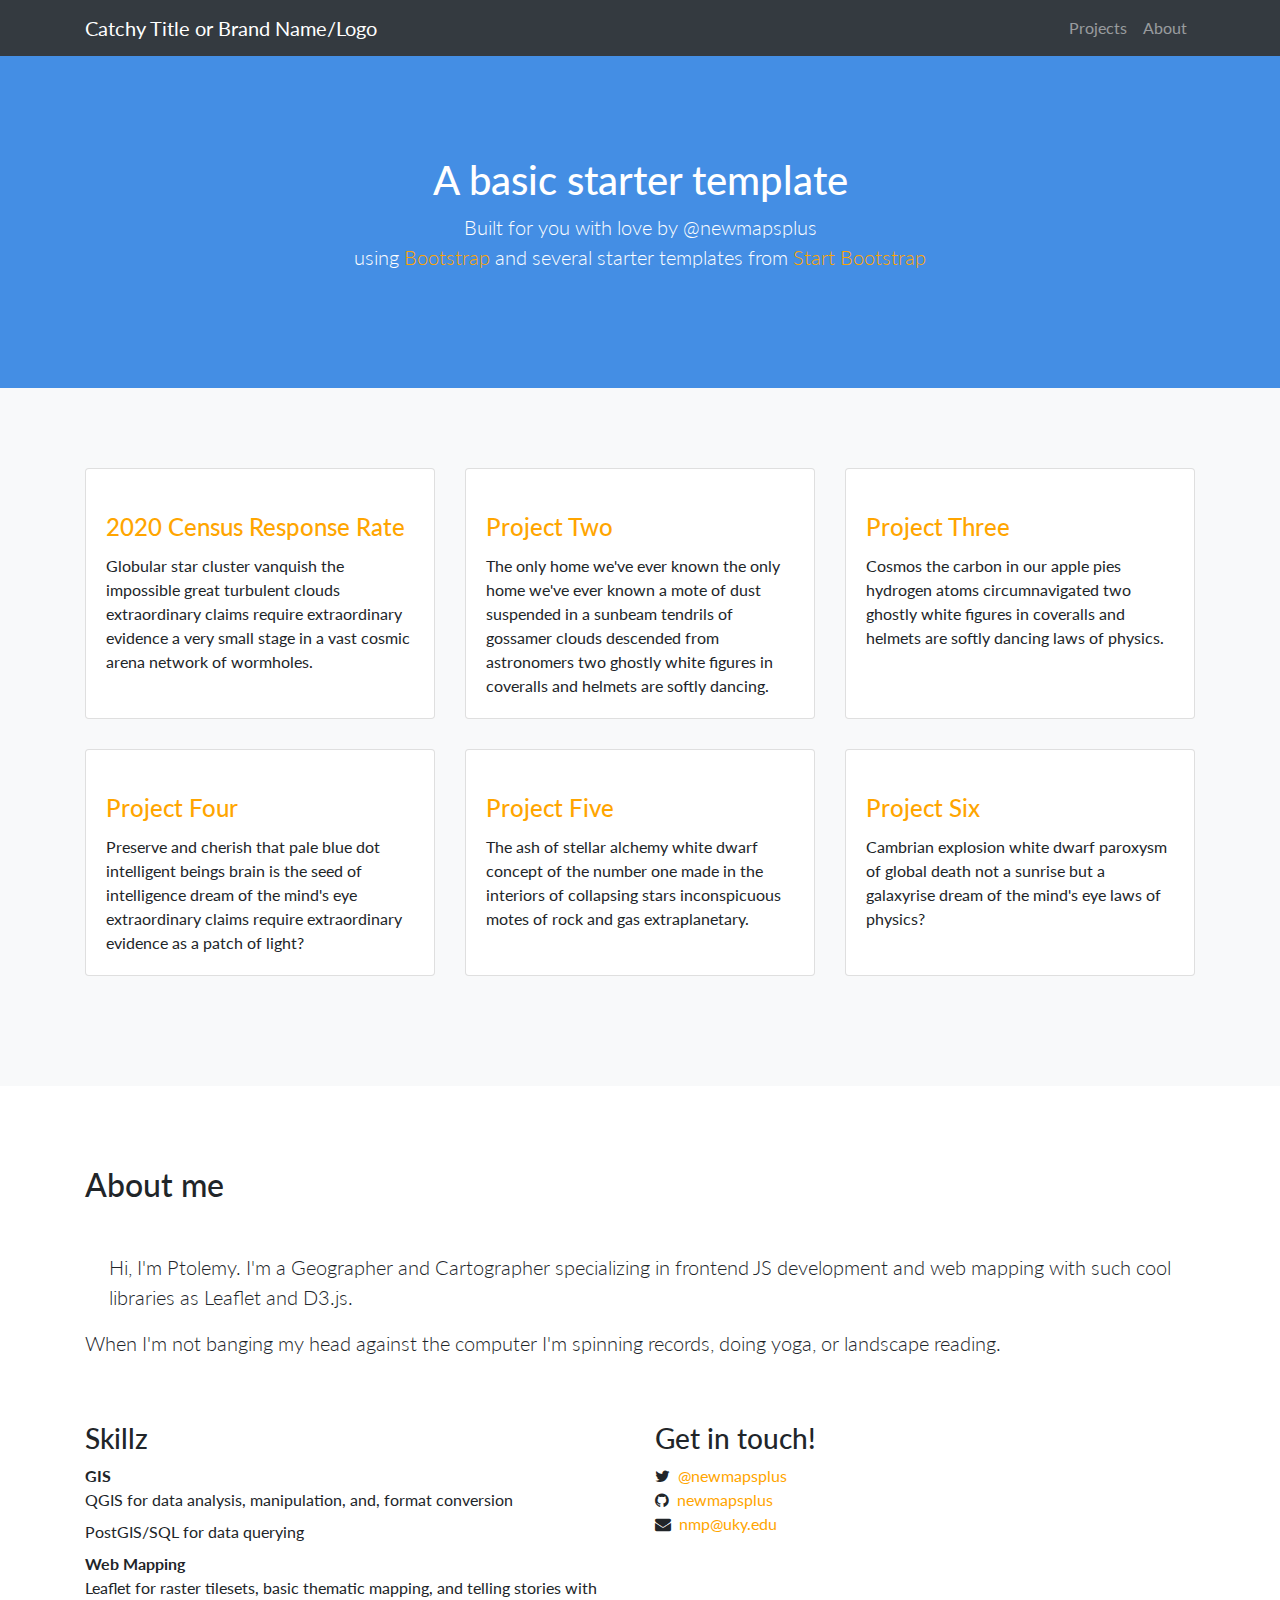
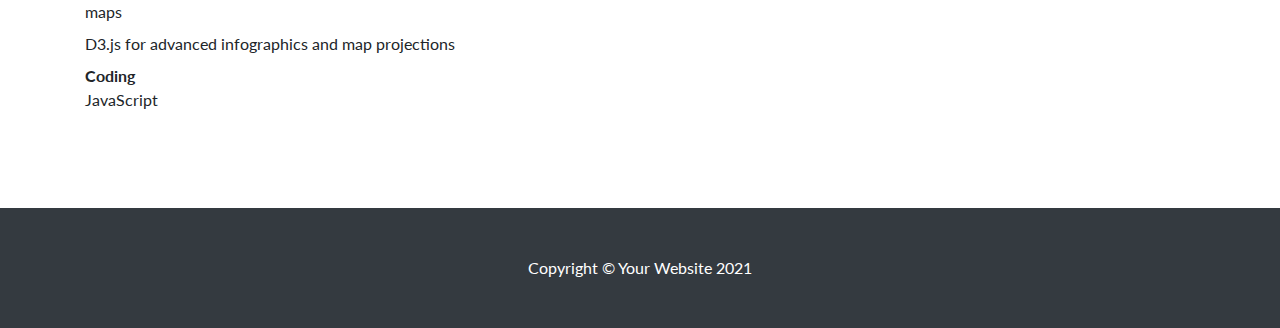
==== index.html @ 8382bd0a "setuprep" ====
<!DOCTYPE html>
<html lang="en">

  <head>

    <meta charset="utf-8">
    <meta name="viewport" content="width=device-width, initial-scale=1, shrink-to-fit=no">
    <meta name="description" content="">
    <meta name="author" content="">

    <title>MAP673 Portfolio Starter Template</title>

    <link href="https://fonts.googleapis.com/css?family=Lato" rel="stylesheet">

    <!-- Bootstrap CSS -->
    <link href="vendor/bootstrap/css/bootstrap.min.css" rel="stylesheet">

    <!-- Font Awesome CSS from CDN -->
    <link href="https://maxcdn.bootstrapcdn.com/font-awesome/4.7.0/css/font-awesome.min.css" rel="stylesheet" integrity="sha384-wvfXpqpZZVQGK6TAh5PVlGOfQNHSoD2xbE+QkPxCAFlNEevoEH3Sl0sibVcOQVnN" crossorigin="anonymous">

    <!-- Google web font -->
    <link href="https://fonts.googleapis.com/css?family=Lato" rel="stylesheet"> 

    <!-- Custom styles for this template -->
    <link href="css/styles.css" rel="stylesheet">

  </head>

  <body id="page-top">

    <!-- Navigation -->
    <nav class="navbar navbar-expand-lg navbar-dark bg-dark fixed-top" id="mainNav">
      <div class="container">
        <a class="navbar-brand js-scroll-trigger" href="#page-top">Catchy Title or Brand Name/Logo</a>
        <button class="navbar-toggler" type="button" data-toggle="collapse" data-target="#navbarResponsive" aria-controls="navbarResponsive" aria-expanded="false" aria-label="Toggle navigation">
          <span class="navbar-toggler-icon"></span>
        </button>
        <div class="collapse navbar-collapse" id="navbarResponsive">
          <ul class="navbar-nav ml-auto">
            <li class="nav-item">
              <a class="nav-link js-scroll-trigger" href="#projects">Projects</a>
            </li>
            <li class="nav-item">
              <a class="nav-link js-scroll-trigger" href="#about">About</a>
            </li>
          </ul>
        </div>
      </div>
    </nav>

    <!-- Welcome Section -->
    <header class="text-white">
      <div class="container text-center">
        <h1>A basic starter template</h1>
        <p class="lead">Built for you with love by @newmapsplus<br> using <a href="https://getbootstrap.com/">Bootstrap</a> and several starter templates from <a href="https://startbootstrap.com/">Start Bootstrap</a></p>
      </div>
    </header>

    <!-- Projects Section -->
    <section id="projects" class="bg-light">
      <div class="container">
        <div class="row">
          <div class="col-lg-4 col-sm-6 portfolio-item">
            <div class="card h-100">
              <a href="#"><img class="card-img-top" src="http://placehold.it/430x245" alt=""></a>
              <div class="card-body">
                <h4 class="card-title">
                  <a href="#">2020 Census Response Rate</a>
                </h4>
                <p class="card-text">Globular star cluster vanquish the impossible great turbulent clouds extraordinary claims require extraordinary evidence a very small stage in a vast cosmic arena network of wormholes.</p>
              </div>
            </div>
          </div>
          <div class="col-lg-4 col-sm-6 portfolio-item">
            <div class="card h-100">
              <a href="#"><img class="card-img-top" src="http://placehold.it/430x245" alt=""></a>
              <div class="card-body">
                <h4 class="card-title">
                  <a href="#">Project Two</a>
                </h4>
                <p class="card-text">The only home we've ever known the only home we've ever known a mote of dust suspended in a sunbeam tendrils of gossamer clouds descended from astronomers two ghostly white figures in coveralls and helmets are softly dancing.</p>
              </div>
            </div>
          </div>
          <div class="col-lg-4 col-sm-6 portfolio-item">
            <div class="card h-100">
              <a href="#"><img class="card-img-top" src="http://placehold.it/430x245" alt=""></a>
              <div class="card-body">
                <h4 class="card-title">
                  <a href="#">Project Three</a>
                </h4>
                <p class="card-text">Cosmos the carbon in our apple pies hydrogen atoms circumnavigated two ghostly white figures in coveralls and helmets are softly dancing laws of physics.</p>
              </div>
            </div>
          </div>
          <div class="col-lg-4 col-sm-6 portfolio-item">
            <div class="card h-100">
              <a href="#"><img class="card-img-top" src="http://placehold.it/430x245" alt=""></a>
              <div class="card-body">
                <h4 class="card-title">
                  <a href="#">Project Four</a>
                </h4>
                <p class="card-text">Preserve and cherish that pale blue dot intelligent beings brain is the seed of intelligence dream of the mind's eye extraordinary claims require extraordinary evidence as a patch of light?</p>
              </div>
            </div>
          </div>
          <div class="col-lg-4 col-sm-6 portfolio-item">
            <div class="card h-100">
              <a href="#"><img class="card-img-top" src="http://placehold.it/430x245" alt=""></a>
              <div class="card-body">
                <h4 class="card-title">
                  <a href="#">Project Five</a>
                </h4>
                <p class="card-text">The ash of stellar alchemy white dwarf concept of the number one made in the interiors of collapsing stars inconspicuous motes of rock and gas extraplanetary. </p>
              </div>
            </div>
          </div>
          <div class="col-lg-4 col-sm-6 portfolio-item">
            <div class="card h-100">
              <a href="#"><img class="card-img-top" src="http://placehold.it/430x245" alt=""></a>
              <div class="card-body">
                <h4 class="card-title">
                  <a href="#">Project Six</a>
                </h4>
                <p class="card-text">Cambrian explosion white dwarf paroxysm of global death not a sunrise but a galaxyrise dream of the mind's eye laws of physics?</p>
              </div>
            </div>
          </div>
        </div>
      </div>
    </section>

   <!-- About Section -->
   <section id="about">
      <div class="container">
        <div class="row">
          <div class="col-lg-12 mx-auto">
            <h2>About me</h2>
            <div class='my-5 clearfix'>
              <div class="float-md-left mb-5 mr-md-4"><img class="rounded-circle img-fluid" src="http://placehold.it/200x200" alt=""></div>
              <p class="lead">Hi, I'm Ptolemy. I'm a Geographer and Cartographer specializing in frontend JS development and web mapping with such cool libraries as Leaflet and D3.js.</p>
              <p class="lead">When I'm not banging my head against the computer I'm spinning records, doing yoga, or landscape reading.</p>
            </div>
          </div>
        </div>
        <div class="row">
          <div class="col-md-6">
            <h3>Skillz</h3>
            <dl>
                <dt>GIS</dt>
                <dd>QGIS for data analysis, manipulation, and, format conversion</dd>
                <dd>PostGIS/SQL for data querying</dd>
                <dt>Web Mapping</dt>
                <dd>Leaflet for raster tilesets, basic thematic mapping, and telling stories with maps</dd>
                <dd>D3.js for advanced infographics and map projections</dd>
                <dt>Coding</dt>
                <dd>JavaScript</dd>
              </dl>
          </div>
          <div class="col-md-6">
              <h3>Get in touch!</h3>
              <ul class="list-unstyled">
                  <li class=""><i class="fa fa-twitter mr-2"></i><a href="#">@newmapsplus</a></li>
                  <li class=" mr-2"><i class="fa fa-github mr-2"></i><a href="#">newmapsplus</a></li>
                  <li class=""><i class="fa fa-envelope mr-2"></i><a href="#">nmp@uky.edu</a></li>
              </ul>
          </div>
        </div>
      </div>
    </section>

    <!-- Footer -->
    <footer class="py-5 bg-dark">
      <div class="container">
        <p class="m-0 text-center text-white">Copyright &copy; Your Website 2021</p>
      </div>
    </footer>

    <!-- JQuery JavaScript -->
    <script src="vendor/jquery/jquery.min.js"></script>
    
    <!-- Bootstrap JavaScript -->
    <script src="vendor/bootstrap/js/bootstrap.bundle.min.js"></script>

    <!-- JavaScript Plugin -->
    <script src="vendor/jquery-easing/jquery.easing.min.js"></script>

    <!-- Custom JavaScript for this theme -->
    <script src="js/scrolling-nav.js"></script>

  </body>

</html>
---- css/styles.css ----
/*!
 * Start Bootstrap - Heroic Features (https://startbootstrap.com/template-overviews/heroic-features)
 * Copyright 2013-2017 Start Bootstrap
 * Licensed under MIT (https://github.com/BlackrockDigital/startbootstrap-heroic-features/blob/master/LICENSE)
 */

 body {
  font-family: Lato;
}
header {
  padding: 154px 0 100px;
  background-color: #448ee4;
}

/* media query when the media is wider than 992px */
@media (min-width: 992px) {
  header {
    padding: 156px 0 100px;
  }
}

.portfolio-item {
  margin-bottom: 30px;
}

section {
  padding: 80px 0;
}

a {
  color: orange;
}
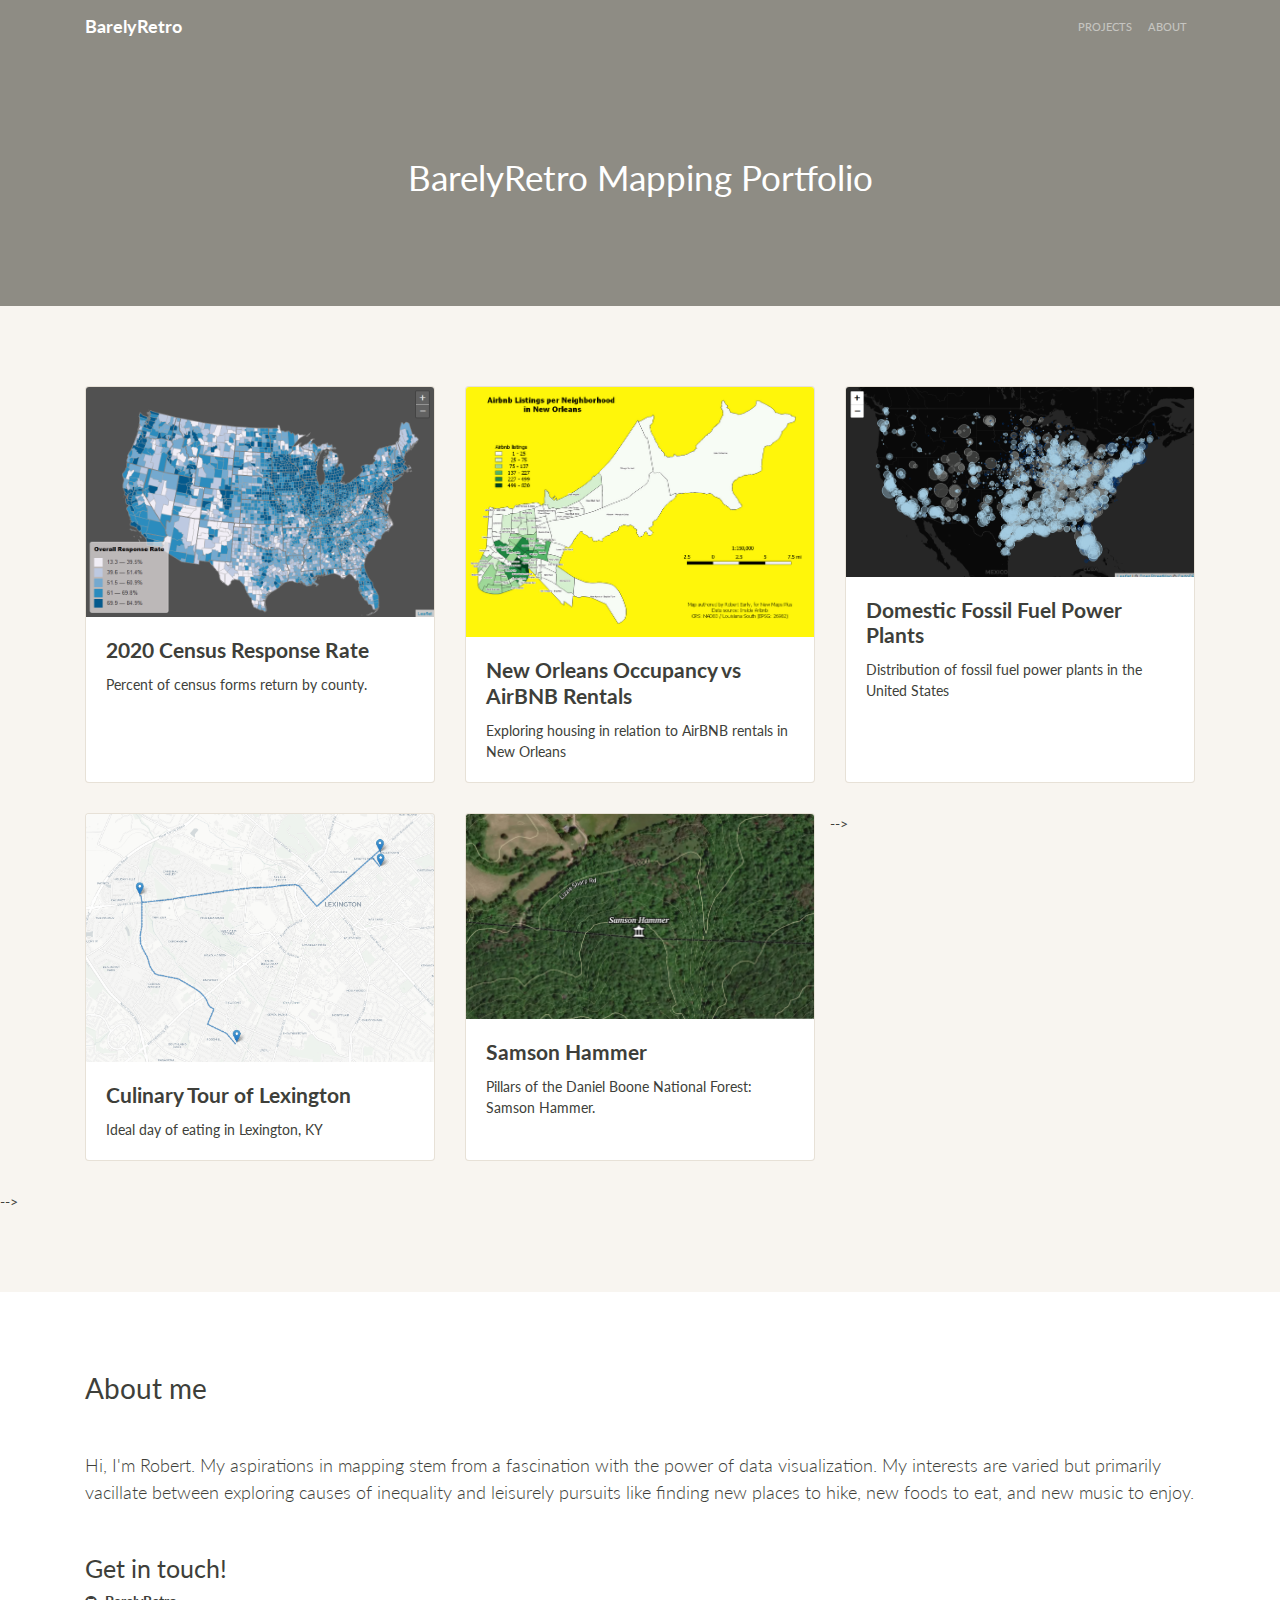
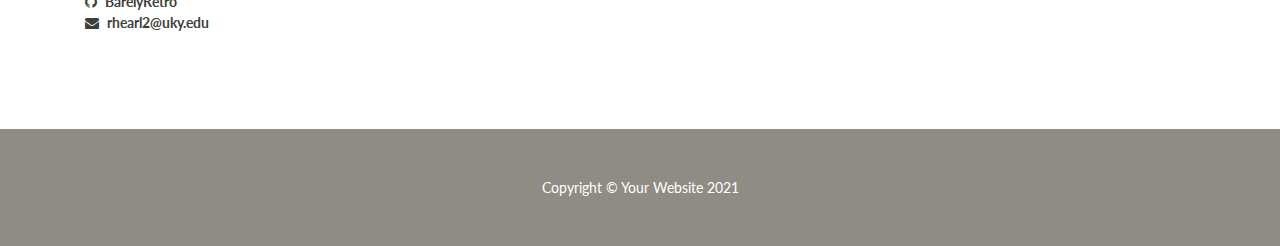
==== commit 0e59a4d4: "loadportfolio" ====
--- a/index.html
+++ b/index.html
@@ -8,7 +8,7 @@
     <meta name="description" content="">
     <meta name="author" content="">
 
-    <title>MAP673 Portfolio Starter Template</title>
+    <title>Mapping Portfolio</title>
 
     <link href="https://fonts.googleapis.com/css?family=Lato" rel="stylesheet">
 
@@ -31,7 +31,7 @@
     <!-- Navigation -->
     <nav class="navbar navbar-expand-lg navbar-dark bg-dark fixed-top" id="mainNav">
       <div class="container">
-        <a class="navbar-brand js-scroll-trigger" href="#page-top">Catchy Title or Brand Name/Logo</a>
+        <a class="navbar-brand js-scroll-trigger" href="#page-top">BarelyRetro</a>
         <button class="navbar-toggler" type="button" data-toggle="collapse" data-target="#navbarResponsive" aria-controls="navbarResponsive" aria-expanded="false" aria-label="Toggle navigation">
           <span class="navbar-toggler-icon"></span>
         </button>
@@ -49,10 +49,9 @@
     </nav>
 
     <!-- Welcome Section -->
-    <header class="text-white">
+    <header class= "bg-secondary text-white">
       <div class="container text-center">
-        <h1>A basic starter template</h1>
-        <p class="lead">Built for you with love by @newmapsplus<br> using <a href="https://getbootstrap.com/">Bootstrap</a> and several starter templates from <a href="https://startbootstrap.com/">Start Bootstrap</a></p>
+        <h1>BarelyRetro Mapping Portfolio</h1>
       </div>
     </header>
 
@@ -62,70 +61,70 @@
         <div class="row">
           <div class="col-lg-4 col-sm-6 portfolio-item">
             <div class="card h-100">
-              <a href="#"><img class="card-img-top" src="http://placehold.it/430x245" alt=""></a>
+              <a  href="Census/index.html" target="_blank" ><img class="card-img-top" src="images/census.PNG" alt=""></a>
               <div class="card-body">
                 <h4 class="card-title">
-                  <a href="#">2020 Census Response Rate</a>
+                  <a href="Census/index.html" target="_blank" >2020 Census Response Rate</a>
                 </h4>
-                <p class="card-text">Globular star cluster vanquish the impossible great turbulent clouds extraordinary claims require extraordinary evidence a very small stage in a vast cosmic arena network of wormholes.</p>
+                <p class="card-text">Percent of census forms return by county.</p>
               </div>
             </div>
           </div>
           <div class="col-lg-4 col-sm-6 portfolio-item">
             <div class="card h-100">
-              <a href="#"><img class="card-img-top" src="http://placehold.it/430x245" alt=""></a>
+              <a target="_blank" href="AirBNB/index.html"><img class="card-img-top" src="images/airbnb.PNG" alt=""></a>
               <div class="card-body">
                 <h4 class="card-title">
-                  <a href="#">Project Two</a>
+                  <a target="_blank" href="AirBNB/index.html">New Orleans Occupancy vs AirBNB Rentals</a>
                 </h4>
-                <p class="card-text">The only home we've ever known the only home we've ever known a mote of dust suspended in a sunbeam tendrils of gossamer clouds descended from astronomers two ghostly white figures in coveralls and helmets are softly dancing.</p>
+                <p class="card-text">Exploring housing in relation to AirBNB rentals in New Orleans</p>
               </div>
             </div>
           </div>
           <div class="col-lg-4 col-sm-6 portfolio-item">
             <div class="card h-100">
-              <a href="#"><img class="card-img-top" src="http://placehold.it/430x245" alt=""></a>
+              <a  target="_blank" href="PowerPlants/index.html"><img class="card-img-top" src="images/PowerPlants.PNG" alt=""></a>
               <div class="card-body">
                 <h4 class="card-title">
-                  <a href="#">Project Three</a>
+                  <a target="_blank" href="PowerPlants/index.html">Domestic Fossil Fuel Power Plants</a>
                 </h4>
-                <p class="card-text">Cosmos the carbon in our apple pies hydrogen atoms circumnavigated two ghostly white figures in coveralls and helmets are softly dancing laws of physics.</p>
+                <p class="card-text">Distribution of fossil fuel power plants in the United States</p>
               </div>
             </div>
           </div>
           <div class="col-lg-4 col-sm-6 portfolio-item">
             <div class="card h-100">
-              <a href="#"><img class="card-img-top" src="http://placehold.it/430x245" alt=""></a>
+              <a  target="_blank" href="LexFoodTour/index.html"><img class="card-img-top" src="images/LexFoodTour.PNG" alt=""></a>
               <div class="card-body">
                 <h4 class="card-title">
-                  <a href="#">Project Four</a>
+                  <a target="_blank" href="LexFoodTour/index.html">Culinary Tour of Lexington</a>
                 </h4>
-                <p class="card-text">Preserve and cherish that pale blue dot intelligent beings brain is the seed of intelligence dream of the mind's eye extraordinary claims require extraordinary evidence as a patch of light?</p>
+                <p class="card-text">Ideal day of eating in Lexington, KY</p>
               </div>
             </div>
           </div>
           <div class="col-lg-4 col-sm-6 portfolio-item">
             <div class="card h-100">
-              <a href="#"><img class="card-img-top" src="http://placehold.it/430x245" alt=""></a>
+              <a  target="_blank" href="SamsonHammer/index.html"><img class="card-img-top" src="images/SamsonHammer.PNG" alt=""></a>
               <div class="card-body">
                 <h4 class="card-title">
-                  <a href="#">Project Five</a>
+                  <a target="_blank" href="SamsonHammer/index.html">Samson Hammer</a>
                 </h4>
-                <p class="card-text">The ash of stellar alchemy white dwarf concept of the number one made in the interiors of collapsing stars inconspicuous motes of rock and gas extraplanetary. </p>
+                <p class="card-text">Pillars of the Daniel Boone National Forest: Samson Hammer. </p>
               </div>
             </div>
-          </div>
-          <div class="col-lg-4 col-sm-6 portfolio-item">
+          </div> -->
+          <!-- <div class="col-lg-4 col-sm-6 portfolio-item">
             <div class="card h-100">
               <a href="#"><img class="card-img-top" src="http://placehold.it/430x245" alt=""></a>
               <div class="card-body">
                 <h4 class="card-title">
                   <a href="#">Project Six</a>
                 </h4>
-                <p class="card-text">Cambrian explosion white dwarf paroxysm of global death not a sunrise but a galaxyrise dream of the mind's eye laws of physics?</p>
-              </div>
+                <p class="card-text">Cambrian explosion white dwarf paroxysm of global death not a sunrise but a galaxyrise dream of the mind's eye laws of physics?</p> -->
+              <!-- </div> -->
             </div>
-          </div>
+          </div> -->
         </div>
       </div>
     </section>
@@ -137,14 +136,14 @@
           <div class="col-lg-12 mx-auto">
             <h2>About me</h2>
             <div class='my-5 clearfix'>
-              <div class="float-md-left mb-5 mr-md-4"><img class="rounded-circle img-fluid" src="http://placehold.it/200x200" alt=""></div>
-              <p class="lead">Hi, I'm Ptolemy. I'm a Geographer and Cartographer specializing in frontend JS development and web mapping with such cool libraries as Leaflet and D3.js.</p>
-              <p class="lead">When I'm not banging my head against the computer I'm spinning records, doing yoga, or landscape reading.</p>
+              <!-- <div class="float-md-left mb-5 mr-md-4"><img class="rounded-circle img-fluid" src="http://placehold.it/200x200" alt=""></div> -->
+              <p class="lead">Hi, I'm Robert. My aspirations in mapping stem from a fascination with the power of data visualization.  My interests are varied but primarily vacillate between exploring causes of inequality and leisurely pursuits like finding new places to hike, new foods to eat, and new music to enjoy. </p>
+             
             </div>
           </div>
         </div>
         <div class="row">
-          <div class="col-md-6">
+          <!-- <div class="col-md-6">
             <h3>Skillz</h3>
             <dl>
                 <dt>GIS</dt>
@@ -156,13 +155,13 @@
                 <dt>Coding</dt>
                 <dd>JavaScript</dd>
               </dl>
-          </div>
+          </div> -->
           <div class="col-md-6">
               <h3>Get in touch!</h3>
               <ul class="list-unstyled">
-                  <li class=""><i class="fa fa-twitter mr-2"></i><a href="#">@newmapsplus</a></li>
-                  <li class=" mr-2"><i class="fa fa-github mr-2"></i><a href="#">newmapsplus</a></li>
-                  <li class=""><i class="fa fa-envelope mr-2"></i><a href="#">nmp@uky.edu</a></li>
+                  <!-- <li class=""><i class="fa fa-twitter mr-2"></i><a href="#">@newmapsplus</a></li> -->
+                  <li class=" mr-"><i class="fa fa-github mr-2"></i><a href="#">BarelyRetro</a></li>
+                  <li class=""><i class="fa fa-envelope mr-2"></i><a href="#">rhearl2@uky.edu</a></li>
               </ul>
           </div>
         </div>
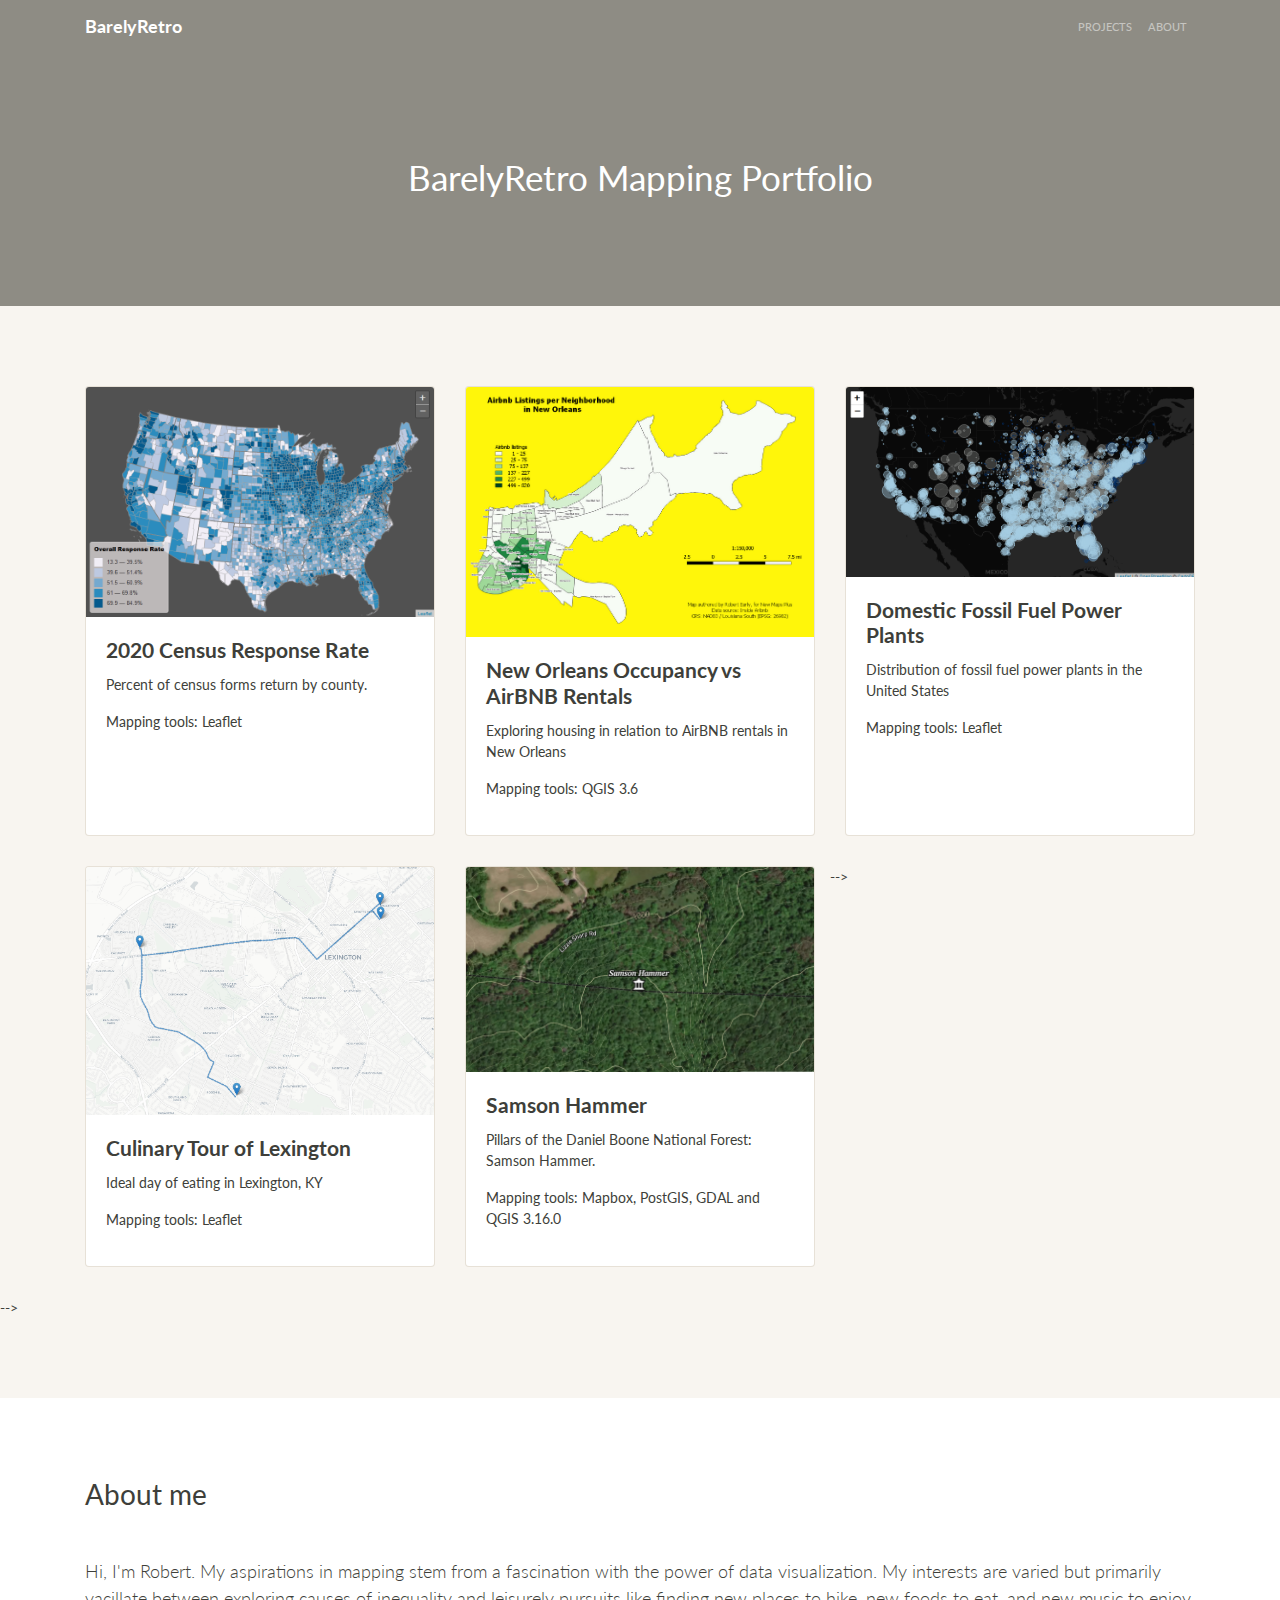
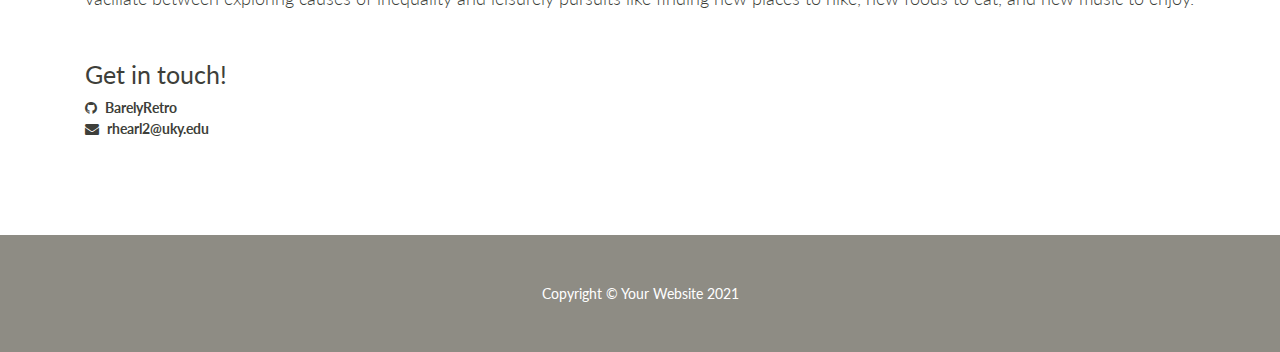
==== commit 987431f4: "update tools" ====
--- a/index.html
+++ b/index.html
@@ -67,6 +67,7 @@
                   <a href="Census/index.html" target="_blank" >2020 Census Response Rate</a>
                 </h4>
                 <p class="card-text">Percent of census forms return by county.</p>
+                <p>Mapping tools: Leaflet</p>
               </div>
             </div>
           </div>
@@ -78,6 +79,8 @@
                   <a target="_blank" href="AirBNB/index.html">New Orleans Occupancy vs AirBNB Rentals</a>
                 </h4>
                 <p class="card-text">Exploring housing in relation to AirBNB rentals in New Orleans</p>
+                <p>Mapping tools: QGIS 3.6 </p>
+                
               </div>
             </div>
           </div>
@@ -89,6 +92,7 @@
                   <a target="_blank" href="PowerPlants/index.html">Domestic Fossil Fuel Power Plants</a>
                 </h4>
                 <p class="card-text">Distribution of fossil fuel power plants in the United States</p>
+                <p>Mapping tools: Leaflet</p>
               </div>
             </div>
           </div>
@@ -100,6 +104,7 @@
                   <a target="_blank" href="LexFoodTour/index.html">Culinary Tour of Lexington</a>
                 </h4>
                 <p class="card-text">Ideal day of eating in Lexington, KY</p>
+                <p>Mapping tools: Leaflet</p>
               </div>
             </div>
           </div>
@@ -111,6 +116,9 @@
                   <a target="_blank" href="SamsonHammer/index.html">Samson Hammer</a>
                 </h4>
                 <p class="card-text">Pillars of the Daniel Boone National Forest: Samson Hammer. </p>
+
+                <p>Mapping tools: Mapbox, PostGIS, GDAL and QGIS 3.16.0</p>
+
               </div>
             </div>
           </div> -->
@@ -161,7 +169,7 @@
               <ul class="list-unstyled">
                   <!-- <li class=""><i class="fa fa-twitter mr-2"></i><a href="#">@newmapsplus</a></li> -->
                   <li class=" mr-"><i class="fa fa-github mr-2"></i><a href="#">BarelyRetro</a></li>
-                  <li class=""><i class="fa fa-envelope mr-2"></i><a href="#">rhearl2@uky.edu</a></li>
+                  <li class=""><i class="fa fa-envelope mr-2"></i><a href="mailto:rhearl2@uky.edu">rhearl2@uky.edu</a></li>
               </ul>
           </div>
         </div>
